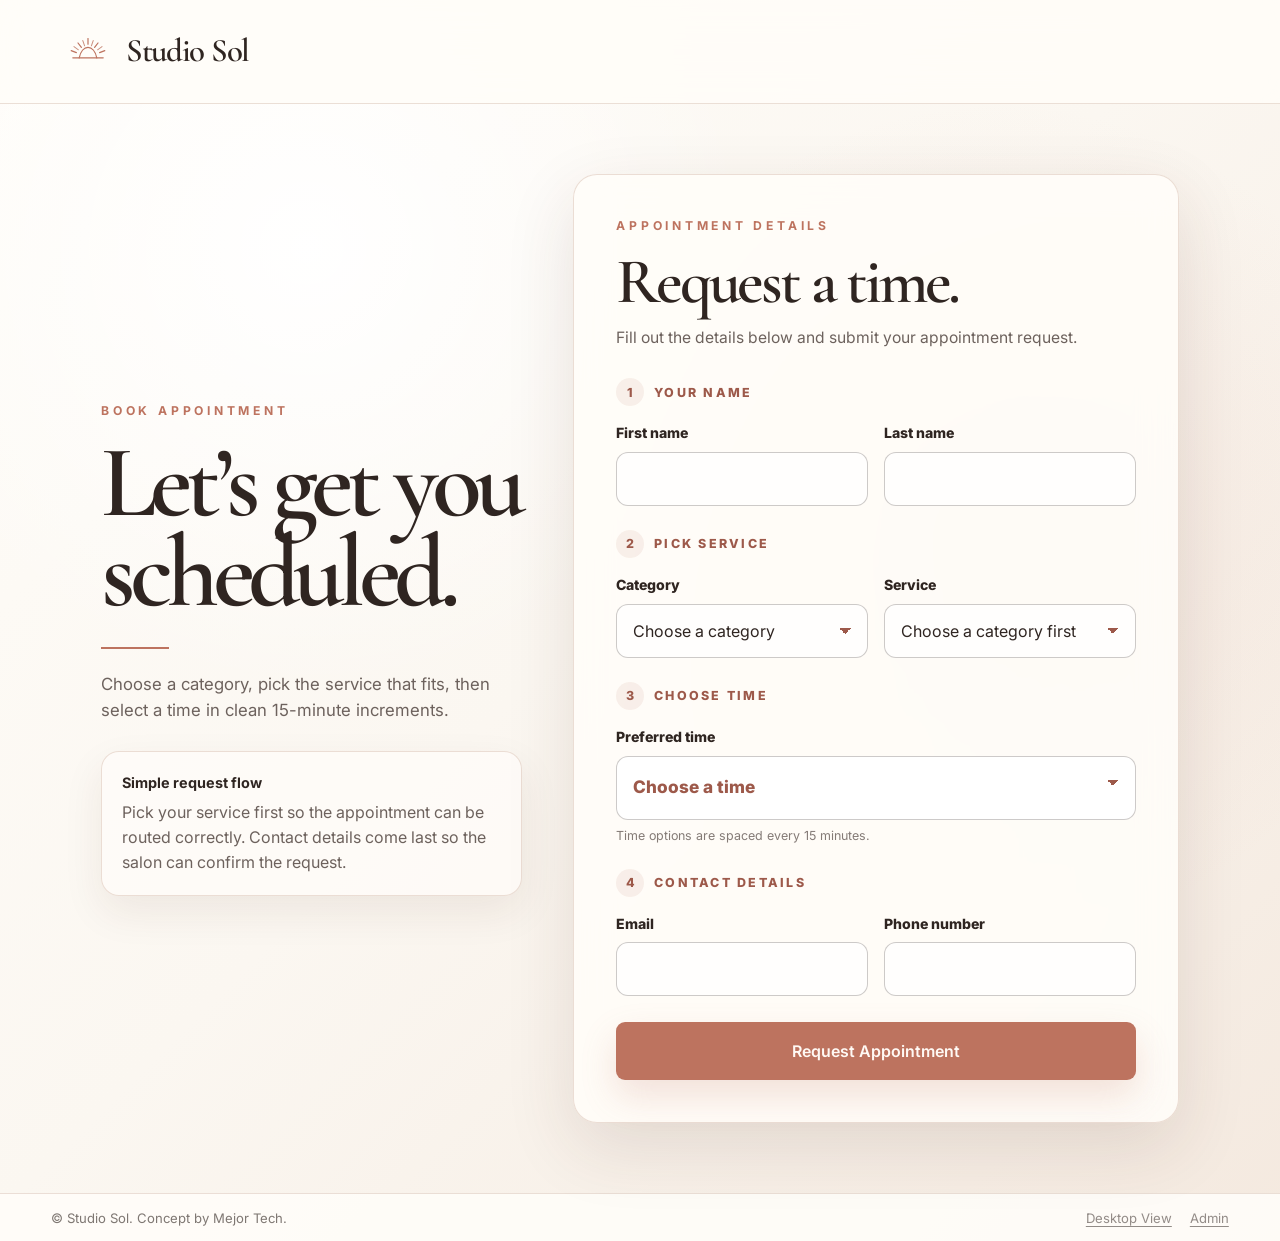
==== book-appointment/index.html @ 876f114a "Add book appointment page" ====
<!doctype html>
<html lang="en">
  <head>
    <meta charset="UTF-8" />
    <meta name="viewport" content="width=device-width, initial-scale=1.0" />
    <meta name="description" content="Book an appointment with Studio Sol." />
    <title>Book Appointment | Studio Sol</title>

    <script>
      if (new URLSearchParams(window.location.search).get("view") === "desktop") {
        document.documentElement.classList.add("pc-view");
      }
    </script>

    <link rel="preconnect" href="https://fonts.googleapis.com" />
    <link rel="preconnect" href="https://fonts.gstatic.com" crossorigin />
    <link
      href="https://fonts.googleapis.com/css2?family=Cormorant+Garamond:wght@500;600;700&family=Inter:wght@400;500;600;700&display=swap"
      rel="stylesheet"
    />
    <link rel="stylesheet" href="/styles.css" />
    <link rel="stylesheet" href="/book-appointment.css" />
    <script src="/book-appointment.js" defer></script>
  </head>

  <body class="booking-page">
    <div class="booking-shell">
      <header class="booking-header" aria-label="Booking navigation">
        <a class="brand" href="/" aria-label="Back to Studio Sol home">
          <img src="/assets/studio-sol-mark.svg" alt="" class="brand__mark" />
          <span class="brand__name">Studio Sol</span>
        </a>
      </header>

      <main class="booking-main" aria-labelledby="booking-title">
        <div class="booking-layout">
          <section class="booking-copy">
            <p class="booking-kicker">Book Appointment</p>
            <h1 id="booking-title" class="booking-title">Let’s get you scheduled.</h1>
            <div class="booking-rule" aria-hidden="true"></div>
            <p>
              Choose a category, pick the service that fits, then select a time in clean 15-minute increments.
            </p>

            <aside class="booking-note-card" aria-label="Booking note">
              <strong>Simple request flow</strong>
              Pick your service first so the appointment can be routed correctly. Contact details come last so the salon can confirm the request.
            </aside>
          </section>

          <section class="booking-card" aria-label="Appointment form">
            <p class="booking-kicker">Appointment Details</p>
            <h2>Request a time.</h2>
            <p class="booking-card__intro" data-booking-status>
              Fill out the details below and submit your appointment request.
            </p>

            <form class="booking-form" action="#" method="post" data-booking-form>
              <section class="booking-step" aria-labelledby="client-name-title">
                <div class="booking-step__header" id="client-name-title">
                  <span class="booking-step__number">1</span>
                  <span>Your name</span>
                </div>

                <div class="booking-grid">
                  <div class="booking-field">
                    <label for="first-name">First name</label>
                    <input id="first-name" name="firstName" type="text" autocomplete="given-name" required />
                  </div>

                  <div class="booking-field">
                    <label for="last-name">Last name</label>
                    <input id="last-name" name="lastName" type="text" autocomplete="family-name" required />
                  </div>
                </div>
              </section>

              <section class="booking-step" aria-labelledby="service-title">
                <div class="booking-step__header" id="service-title">
                  <span class="booking-step__number">2</span>
                  <span>Pick service</span>
                </div>

                <div class="booking-grid">
                  <div class="booking-field">
                    <label for="service-category">Category</label>
                    <select id="service-category" name="serviceCategory" data-category-select required></select>
                  </div>

                  <div class="booking-field">
                    <label for="service-name">Service</label>
                    <select id="service-name" name="serviceName" data-service-select required></select>
                  </div>
                </div>
              </section>

              <section class="booking-step" aria-labelledby="time-title">
                <div class="booking-step__header" id="time-title">
                  <span class="booking-step__number">3</span>
                  <span>Choose time</span>
                </div>

                <div class="booking-grid">
                  <div class="booking-field booking-field--full time-box">
                    <label for="appointment-time">Preferred time</label>
                    <select id="appointment-time" name="appointmentTime" data-time-select required></select>
                    <p class="booking-help">Time options are spaced every 15 minutes.</p>
                  </div>
                </div>
              </section>

              <section class="booking-step" aria-labelledby="contact-title">
                <div class="booking-step__header" id="contact-title">
                  <span class="booking-step__number">4</span>
                  <span>Contact details</span>
                </div>

                <div class="booking-grid">
                  <div class="booking-field">
                    <label for="email">Email</label>
                    <input id="email" name="email" type="email" autocomplete="email" required />
                  </div>

                  <div class="booking-field">
                    <label for="phone">Phone number</label>
                    <input id="phone" name="phone" type="tel" autocomplete="tel" required />
                  </div>
                </div>
              </section>

              <button class="button button--primary booking-submit" type="submit">Request Appointment</button>
            </form>
          </section>
        </div>
      </main>

      <footer class="site-footer booking-footer">
        <p>© Studio Sol. Concept by Mejor Tech.</p>
        <nav class="footer-links" aria-label="Footer links">
          <a href="/book-appointment/?view=desktop">Desktop View</a>
          <a href="/admin/sign-in/">Admin</a>
        </nav>
      </footer>
    </div>
  </body>
</html>
---- styles.css ----
:root {
  --color-cream: #fbf7f1;
  --color-surface: #fffdf9;
  --color-text: #2f2521;
  --color-muted: #6d625d;
  --color-line: #eadbd1;
  --color-accent: #bd735f;
  --color-accent-dark: #9d594a;
  --color-accent-soft: #dfb3a5;
  --shadow-card: 0 24px 70px rgba(72, 42, 31, 0.12);
  --shadow-soft: 0 14px 35px rgba(70, 42, 31, 0.1);
  --font-display: "Cormorant Garamond", Georgia, serif;
  --font-body: "Inter", system-ui, -apple-system, BlinkMacSystemFont, "Segoe UI", sans-serif;
  --header-height: 104px;
  --footer-height: 48px;
}

* { box-sizing: border-box; }
html { min-width: 320px; color-scheme: light; scroll-behavior: smooth; }
body { margin: 0; background: var(--color-cream); color: var(--color-text); font-family: var(--font-body); line-height: 1.55; }
a { color: inherit; text-decoration: none; }
img, svg { display: block; max-width: 100%; }
button { font: inherit; }

.site-frame {
  min-height: 100vh;
  background:
    radial-gradient(circle at 26% 28%, rgba(255,255,255,.95), transparent 34%),
    linear-gradient(90deg, #fffdf9 0%, #fffaf5 42%, #f4eae1 42%, #fbf6f1 100%);
}

.site-header {
  height: var(--header-height);
  display: grid;
  grid-template-columns: minmax(210px, 1fr) minmax(420px, 1.15fr) minmax(150px, 1fr);
  align-items: center;
  gap: 24px;
  padding: 0 clamp(32px, 4vw, 70px);
  border-bottom: 1px solid rgba(221,202,190,.64);
  background: rgba(255,253,249,.88);
  backdrop-filter: blur(20px);
}

.brand { min-width: 0; display: inline-flex; align-items: center; gap: 14px; justify-self: start; }
.brand__mark { width: 48px; flex: 0 0 auto; }
.brand__name { font-family: var(--font-display); font-size: clamp(2.05rem, 2.5vw, 3rem); font-weight: 600; letter-spacing: -.04em; white-space: nowrap; }
.category-nav { min-width: 0; display: flex; align-items: center; justify-content: center; gap: clamp(28px, 3vw, 56px); overflow: hidden; }
.category-nav__link { position: relative; padding: 10px 0 12px; font-size: 1rem; font-weight: 500; white-space: nowrap; }
.category-nav__link::after { content: ""; position: absolute; left: 0; right: 0; bottom: 0; height: 2px; border-radius: 999px; background: transparent; }
.category-nav__link--active::after, .category-nav__link:hover::after, .category-nav__link:focus-visible::after { background: var(--color-accent); }

.button { display: inline-flex; align-items: center; justify-content: center; gap: 18px; min-height: 54px; border-radius: 9px; border: 1px solid transparent; padding: 0 28px; font-weight: 600; white-space: nowrap; transition: transform 180ms ease, box-shadow 180ms ease, background 180ms ease; }
.button:focus-visible, .service-node button:focus-visible, .mobile-node button:focus-visible, .category-nav__link:focus-visible, .site-footer a:focus-visible { outline: 3px solid rgba(189,115,95,.38); outline-offset: 4px; }
.button:hover { transform: translateY(-1px); }
.button--small, .button--primary { background: var(--color-accent); color: #fff9f4; box-shadow: 0 16px 36px rgba(189,115,95,.2); }
.button--small { justify-self: end; min-height: 54px; }
.button--primary:hover { background: var(--color-accent-dark); }
.button--secondary { min-width: 180px; color: var(--color-text); background: rgba(255,255,255,.62); border-color: rgba(47,37,33,.68); }

/* Desktop is a strict two-column grid. The left side cannot overlap the visual stage. */
.landing-grid { height: calc(100vh - var(--header-height) - var(--footer-height)); min-height: 620px; display: grid; grid-template-columns: minmax(0, 41.4%) minmax(0, 58.6%); grid-template-areas: "copy visual"; isolation: isolate; overflow: hidden; }
.copy-column, .visual-column { min-width: 0; position: relative; }
.copy-column { grid-area: copy; overflow: auto; overscroll-behavior: contain; background: rgba(255,253,249,.7); border-right: 1px solid rgba(238,223,213,.7); }
.copy-column__inner { width: min(100%, 610px); min-width: 0; padding: clamp(42px, 6vh, 82px) clamp(28px, 5vw, 72px) 36px; }
.copy-column__inner > * { min-width: 0; max-width: 100%; overflow-wrap: anywhere; }
.eyebrow { margin: 0 0 14px; color: var(--color-accent); font-size: .82rem; font-weight: 700; letter-spacing: .34em; text-transform: uppercase; }
.hero-title { max-width: 540px; margin: 0; font-family: var(--font-display); font-size: clamp(3.1rem, 4.9vw, 5rem); line-height: .94; font-weight: 600; letter-spacing: -.06em; overflow-wrap: anywhere; }
.title-rule { width: 68px; height: 2px; margin: 20px 0 18px; background: var(--color-accent); }
.hero-copy { max-width: 480px; margin: 0; color: var(--color-muted); font-size: clamp(1rem, 1.1vw, 1.12rem); }
.hero-actions { display: flex; flex-wrap: wrap; gap: 16px; margin: 26px 0 24px; }
.mobile-service-card { display: none; }
.testimonial { max-width: 510px; margin: 0; padding: 0 0 20px; border-bottom: 1px solid var(--color-line); color: var(--color-muted); }
.stars { color: var(--color-accent); letter-spacing: .18em; font-size: 1.05rem; margin-bottom: 6px; }
.testimonial blockquote { margin: 0 0 6px; font-family: var(--font-display); font-size: 1.22rem; font-style: italic; line-height: 1.3; }
.testimonial__name { margin: 0; font-size: .78rem; font-weight: 700; letter-spacing: .28em; text-transform: uppercase; }
.featured-services { max-width: 560px; margin-top: 18px; }
.featured-services h2 { margin: 0 0 10px; color: var(--color-accent); font-size: .78rem; font-weight: 700; letter-spacing: .28em; text-transform: uppercase; }
.featured-services__grid { display: grid; grid-template-columns: repeat(4, minmax(0, 1fr)); }
.mini-service { min-width: 0; padding: 8px 14px 10px; text-align: center; border-right: 1px solid var(--color-line); }
.mini-service:last-child { border-right: 0; }
.mini-service svg { width: 28px; height: 28px; margin: 0 auto 8px; color: var(--color-text); stroke-width: 1.8; }
.mini-service h3 { margin: 0 0 2px; font-size: .78rem; font-weight: 700; }
.mini-service p { margin: 0; color: var(--color-muted); font-size: .68rem; line-height: 1.25; }
.helper-pill { max-width: 540px; min-height: 50px; margin: 16px 0 0; padding: 0 22px; display: flex; align-items: center; justify-content: space-between; gap: 18px; color: var(--color-muted); border: 1px solid var(--color-line); border-radius: 12px; background: rgba(255,255,255,.44); }

.visual-column { grid-area: visual; --arm-angle: -8deg; overflow: hidden; background: radial-gradient(circle at 62% 31%, rgba(255,255,255,.65), transparent 34%), linear-gradient(90deg, #f4e9df 0%, #fbf5ef 100%); }
.visual-stage--desktop { position: relative; width: 100%; min-height: 100%; height: calc(100vh - var(--header-height) - var(--footer-height)); overflow: hidden; container-type: inline-size; }
.mobile-arc-stage { display: none; }
.salon-backdrop { position: absolute; inset: 0; overflow: hidden; }
.salon-backdrop__mirror { position: absolute; left: 4%; top: 9%; width: 170px; height: 360px; border-radius: 999px 999px 24px 24px; background: linear-gradient(135deg, rgba(255,255,255,.62), rgba(154,119,92,.2)); box-shadow: inset 0 0 0 8px rgba(255,255,255,.22), var(--shadow-soft); }
.salon-backdrop__chair { position: absolute; left: -16px; bottom: 13%; width: 170px; height: 130px; border-radius: 70px 70px 24px 24px; background: rgba(216,154,136,.28); }
.salon-backdrop__shelf { position: absolute; left: 5%; bottom: 14%; width: 320px; height: 10px; border-radius: 999px; background: rgba(101,75,62,.12); }

.model-composite { position: absolute; z-index: 3; pointer-events: none; user-select: none; }
.model-layer { position: absolute; display: block; max-width: none; }
.model-body { inset: 0; width: 100%; height: auto; filter: drop-shadow(0 28px 36px rgba(69,42,30,.16)); }
.model-arm { display: block; border-radius: 999px; background: #191716; transform: rotate(var(--arm-angle)); transition: transform 260ms ease, opacity 180ms ease; will-change: transform; }
.model-arm > span { position: absolute; right: -6%; top: 14%; width: 28%; height: 72%; border-radius: 999px; background: #d9a47f; transform: rotate(-10deg); }
.model-composite--desktop { left: 35%; transform: translateX(-50%); bottom: 0; width: clamp(330px, 46cqw, 480px); aspect-ratio: 410 / 690; }
.model-composite--desktop .model-arm { left: 51.5%; top: 31.5%; width: 62%; height: 9%; transform-origin: 8% 50%; }
.visual-column[data-pointing-mode="connector"] .model-arm { opacity: .58; }
.visual-column[data-pointing-mode="connector"] .service-arc__path, .visual-column[data-pointing-mode="connector"] .mobile-service-arc__path { stroke: var(--color-accent); opacity: 1; filter: drop-shadow(0 0 6px rgba(189,115,95,.26)); }
.visual-column[data-pointing-mode="arm"] .service-arc__path, .visual-column[data-pointing-mode="arm"] .mobile-service-arc__path { stroke: var(--color-accent-soft); opacity: .82; filter: none; }

.service-arc { position: absolute; z-index: 2; inset: 0; width: 100%; height: 100%; color: var(--color-accent-soft); overflow: visible; }
.service-arc__path, .mobile-service-arc__path { fill: none; stroke: currentColor; stroke-width: 2; opacity: .82; }
.service-arc__path { vector-effect: non-scaling-stroke; }
.service-arc circle, .mobile-service-arc circle { fill: var(--color-accent-soft); stroke: rgba(255,255,255,.72); stroke-width: 2; }
.service-arc circle { vector-effect: non-scaling-stroke; }
.service-node { --node-size: clamp(58px, 6cqw, 76px); --label-gap: 14px; position: absolute; z-index: 6; left: var(--x); top: var(--y); width: 0; height: 0; }
.service-node button, .mobile-node button { border: 0; border-radius: 50%; display: grid; place-items: center; background: rgba(255,255,255,.93); color: var(--color-text); box-shadow: var(--shadow-soft); cursor: pointer; touch-action: manipulation; transition: transform 180ms ease, box-shadow 180ms ease, color 180ms ease; }
.service-node button { position: absolute; left: 0; top: 0; width: var(--node-size); height: var(--node-size); margin: calc(var(--node-size) / -2) 0 0 calc(var(--node-size) / -2); }
.service-node svg, .mobile-node svg { width: 34%; height: 34%; stroke-width: 1.8; }
.service-node span { position: absolute; left: calc(var(--node-size) / 2 + var(--label-gap)); top: 0; transform: translateY(-50%); color: var(--color-text); font-size: clamp(.95rem, 1.15cqw, 1.12rem); font-weight: 500; white-space: nowrap; }
.service-node button:hover, .service-node button:focus-visible, .service-node--active button, .mobile-node button:hover, .mobile-node button:focus-visible, .mobile-node--active button { transform: scale(1.06); color: var(--color-accent); box-shadow: 0 16px 40px rgba(189,115,95,.22); }
.service-node--active, .mobile-node--active { z-index: 12; }
.service-node--active button, .mobile-node--active button { outline: 8px solid rgba(189,115,95,.18); }
.service-node--active span { color: var(--color-accent); font-family: var(--font-display); font-size: clamp(1.55rem, 2cqw, 2.15rem); font-weight: 700; }

.service-card { position: absolute; z-index: 7; left: 46%; top: 48%; transform: translate(-50%, -50%); width: clamp(215px, 24cqw, 285px); min-width: 0; padding: clamp(22px, 2.6cqw, 32px); border-radius: 24px; background: rgba(255,253,249,.92); box-shadow: var(--shadow-card); backdrop-filter: blur(16px); }
.service-card p:first-child { margin: 0 0 12px; color: var(--color-accent); font-size: .74rem; font-weight: 700; letter-spacing: .28em; text-transform: uppercase; }
.service-card h2 { margin: 0; font-family: var(--font-display); font-size: clamp(2.8rem, 4.2cqw, 4.1rem); line-height: .92; font-weight: 600; letter-spacing: -.06em; overflow-wrap: anywhere; }
.title-rule--card { margin: 18px 0 16px; width: 48px; }
.service-card__copy { margin: 0 0 26px; color: var(--color-muted); font-size: clamp(.95rem, 1.2cqw, 1.12rem); overflow-wrap: anywhere; }
.button--card { width: 100%; min-height: 52px; padding-inline: 18px; }
.hover-note { position: absolute; right: clamp(30px, 4cqw, 58px); top: 11%; z-index: 8; color: var(--color-muted); font-family: var(--font-display); font-size: clamp(1rem, 1.35cqw, 1.35rem); font-style: italic; line-height: 1.08; transform: rotate(-5deg); }
.hover-note::after { content: ""; display: block; width: 64px; height: 54px; margin: 8px 0 0 24px; border-right: 2px solid currentColor; border-bottom: 2px solid currentColor; border-radius: 0 0 42px 0; transform: rotate(22deg); opacity: .85; }

.site-footer { min-height: var(--footer-height); display: flex; align-items: center; justify-content: space-between; gap: 18px; padding: 0 clamp(32px, 4vw, 70px); color: rgba(47,37,33,.62); font-size: .82rem; background: rgba(255,253,249,.92); border-top: 1px solid rgba(221,202,190,.58); }
.site-footer p { margin: 0; }
.footer-links { display: inline-flex; align-items: center; gap: 18px; }
.site-footer a { color: rgba(47,37,33,.52); text-decoration: underline; text-underline-offset: 3px; }

@media (max-width: 1150px) {
  .site-header { grid-template-columns: minmax(190px, 1fr) minmax(360px, 1.2fr) auto; gap: 18px; padding-inline: 28px; }
  .category-nav { gap: 24px; }
  .landing-grid { grid-template-columns: minmax(0, 44%) minmax(0, 56%); }
  .featured-services__grid { grid-template-columns: repeat(2, minmax(0, 1fr)); }
  .mini-service:nth-child(2) { border-right: 0; }
  .mini-service:nth-child(n + 3) { border-top: 1px solid var(--color-line); }
}

@media (max-width: 900px) {
  :root { --header-height: auto; --footer-height: 54px; }
  body, .site-frame { background: #fffaf4; }
  .site-header { min-height: 132px; grid-template-columns: minmax(0, 1fr) auto auto; grid-template-areas: "brand menu button" "nav nav nav"; gap: 14px; padding: 22px 20px 0; background: rgba(255,253,249,.96); }
  .brand { grid-area: brand; }
  .brand__mark { width: 42px; }
  .brand__name { font-size: clamp(2rem, 9vw, 2.75rem); }
  .site-header::after { content: "☰"; grid-area: menu; font-size: 1.9rem; line-height: 1; color: var(--color-text); transform: translateY(-1px); }
  .button--small { grid-area: button; min-height: 58px; padding-inline: 22px; }
  .category-nav { grid-area: nav; width: calc(100% + 40px); margin-inline: -20px; justify-content: flex-start; gap: 30px; overflow-x: auto; padding: 0 20px 14px; border-top: 1px solid rgba(221,202,190,.54); border-bottom: 1px solid rgba(221,202,190,.54); }
  .category-nav__link { font-size: 1rem; padding-top: 14px; }
  .landing-grid { min-height: auto; grid-template-columns: minmax(0, 1fr); grid-template-areas: "copy" "visual"; overflow: visible; background: #fffaf4; }
  .copy-column { overflow: visible; border-right: 0; background: #fffaf4; }
  .copy-column__inner { width: min(100%, 720px); margin-inline: auto; padding: 42px 22px 22px; text-align: center; }
  .eyebrow { margin-bottom: 24px; font-size: .76rem; letter-spacing: .31em; }
  .hero-title { margin-inline: auto; max-width: 580px; font-size: clamp(4rem, 16vw, 5.5rem); line-height: .88; }
  .title-rule { margin: 28px auto 22px; }
  .hero-copy { margin-inline: auto; max-width: 560px; font-size: clamp(1rem, 4.2vw, 1.12rem); line-height: 1.45; }
  .hero-actions { justify-content: center; margin: 34px auto 16px; gap: 14px; }
  .hero-actions .button { width: min(100%, 360px); }
  .mobile-service-card { display: grid; grid-template-columns: minmax(0, 1fr) minmax(106px, 154px); gap: 18px; align-items: center; width: min(100%, 560px); margin: 34px auto 0; padding: 24px; text-align: left; border: 1px solid rgba(234,219,209,.92); border-radius: 18px; background: rgba(255,253,249,.92); box-shadow: 0 18px 44px rgba(72,42,31,.08); }
  .mobile-service-card__copy p:first-child { margin: 0 0 6px; color: var(--color-accent); font-size: .68rem; font-weight: 700; letter-spacing: .28em; text-transform: uppercase; }
  .mobile-service-card h2 { margin: 0; font-family: var(--font-display); font-size: clamp(3rem, 11vw, 4rem); line-height: .88; letter-spacing: -.06em; font-weight: 600; }
  .mobile-service-card__copy span[aria-hidden="true"] { display: block; width: 46px; height: 2px; margin: 16px 0 14px; background: var(--color-accent); }
  .mobile-service-card__copy p:last-of-type { margin: 0 0 18px; color: var(--color-muted); font-size: .98rem; line-height: 1.35; }
  .mobile-service-card img { width: 100%; border-radius: 16px; box-shadow: var(--shadow-soft); }
  .button--mobile-card { min-height: 48px; padding-inline: 16px; width: fit-content; }
  .testimonial, .featured-services, .helper-pill, .visual-stage--desktop { display: none; }
  .visual-column { overflow: hidden; background: #fffaf4; }

  /* Mobile arc: intentionally wide, shallow, and above the model's head. */
  .mobile-arc-stage { position: relative; display: block; width: min(100%, 440px); height: 590px; margin: 0 auto; overflow: hidden; background: radial-gradient(ellipse at 50% 9%, rgba(255,255,255,.97) 0%, rgba(255,255,255,.86) 42%, rgba(255,250,244,0) 68%), linear-gradient(180deg, #fffaf4 0%, #f8eee6 100%); }
  .mobile-service-arc { position: absolute; left: 50%; top: 8px; z-index: 2; width: min(112vw, 468px); height: 330px; transform: translateX(-50%); color: var(--color-accent-soft); overflow: visible; }
  .model-composite--mobile { left: 50%; bottom: -18px; z-index: 3; width: min(64vw, 260px); aspect-ratio: 520 / 520; transform: translateX(-50%); }
  .model-composite--mobile .model-body { filter: drop-shadow(0 16px 28px rgba(69,42,30,.14)); }
  .model-composite--mobile .model-arm { left: 60%; top: 50%; width: 58%; height: 12%; transform-origin: 8% 52%; }
  .mobile-node { position: absolute; z-index: 8; display: grid; justify-items: center; gap: 7px; width: max-content; max-width: 104px; text-align: center; transform: translate(-50%, -50%); }
  .mobile-node button { width: 52px; height: 52px; }
  .mobile-node svg { width: 32%; height: 32%; }
  .mobile-node span { color: var(--color-text); font-size: .82rem; font-weight: 700; line-height: 1.05; white-space: nowrap; text-shadow: 0 1px 8px rgba(255,250,244,.86); }
  .mobile-node--active button { width: 64px; height: 64px; outline-width: 7px; }
  .mobile-node--active span { color: var(--color-accent); font-family: var(--font-display); font-size: 1.5rem; font-weight: 700; line-height: .95; white-space: nowrap; }
  .mobile-node--balayage { left: 50%; top: 54px; }
  .mobile-node--cut { left: 27%; top: 142px; }
  .mobile-node--blowout { left: 73%; top: 142px; }
  .mobile-node--color { left: 13%; top: 276px; }
  .mobile-node--extensions { left: 87%; top: 276px; }
  .mobile-node--treatments { left: 16%; top: 410px; }
  .mobile-node--bridal { left: 84%; top: 410px; }
  .tap-note { position: absolute; left: 50%; top: 228px; z-index: 7; display: grid; width: 176px; transform: translateX(-50%); color: rgba(109,98,93,.72); font-family: var(--font-display); font-size: 1rem; font-style: italic; line-height: 1.05; text-align: center; pointer-events: none; }
  .tap-note::before { content: "↷"; margin-bottom: 3px; color: var(--color-accent); font-size: 1.35rem; line-height: 1; }
  .site-footer { min-height: var(--footer-height); padding: 0 20px; font-size: .78rem; }
}

@media (max-width: 430px) {
  .site-header { padding-inline: 18px; }
  .brand__mark { width: 36px; }
  .brand__name { font-size: 2.25rem; }
  .button--small { min-height: 56px; padding-inline: 20px; }
  .category-nav { width: calc(100% + 36px); margin-inline: -18px; padding-inline: 18px; gap: 28px; }
  .copy-column__inner { padding-inline: 22px; }
  .mobile-service-card { grid-template-columns: minmax(0, 1fr) 118px; padding: 20px; gap: 14px; }
  .button--mobile-card { width: 100%; }
  .mobile-arc-stage { height: 570px; }
  .mobile-service-arc { top: 8px; width: 454px; height: 318px; }
  .model-composite--mobile { width: min(66vw, 250px); bottom: -18px; }
  .mobile-node button { width: 50px; height: 50px; }
  .mobile-node--active button { width: 62px; height: 62px; }
  .mobile-node span { font-size: .8rem; }
  .mobile-node--active span { font-size: 1.44rem; }
  .mobile-node--color { left: 14%; }
  .mobile-node--extensions { left: 86%; }
  .mobile-node--treatments { left: 17%; }
  .mobile-node--bridal { left: 83%; }
  .site-footer { flex-wrap: wrap; justify-content: center; padding-block: 10px; }
}

@media (max-width: 380px) {
  .mobile-arc-stage { height: 548px; }
  .mobile-service-arc { width: 424px; height: 300px; }
  .model-composite--mobile { width: min(68vw, 230px); bottom: -16px; }
  .mobile-node button { width: 46px; height: 46px; }
  .mobile-node--active button { width: 58px; height: 58px; }
  .mobile-node span { font-size: .74rem; }
  .mobile-node--active span { font-size: 1.28rem; }
  .mobile-node--cut { left: 28%; }
  .mobile-node--blowout { left: 72%; }
  .mobile-node--color { left: 16%; }
  .mobile-node--extensions { left: 84%; }
  .mobile-node--treatments { left: 18%; }
  .mobile-node--bridal { left: 82%; }
}

@media (prefers-reduced-motion: reduce) {
  *, *::before, *::after { scroll-behavior: auto !important; transition-duration: .001ms !important; animation-duration: .001ms !important; animation-iteration-count: 1 !important; }
}
---- book-appointment.css ----
body.booking-page {
  min-height: 100vh;
  background:
    radial-gradient(circle at 24% 20%, rgba(255, 255, 255, 0.98), transparent 32%),
    radial-gradient(circle at 78% 42%, rgba(223, 179, 165, 0.18), transparent 34%),
    linear-gradient(135deg, #fffdf9 0%, #fbf7f1 48%, #f4e9df 100%);
}

.booking-shell {
  min-height: 100vh;
  display: grid;
  grid-template-rows: auto 1fr auto;
}

.booking-header {
  min-height: 104px;
  display: flex;
  align-items: center;
  justify-content: flex-start;
  padding: 0 clamp(24px, 5vw, 70px);
  border-bottom: 1px solid rgba(221, 202, 190, 0.58);
  background: rgba(255, 253, 249, 0.86);
  backdrop-filter: blur(20px);
}

.booking-main {
  width: min(100%, 1180px);
  margin: 0 auto;
  padding: clamp(36px, 6vw, 70px) clamp(20px, 4vw, 70px);
}

.booking-layout {
  display: grid;
  grid-template-columns: minmax(0, 0.82fr) minmax(420px, 1.18fr);
  gap: clamp(26px, 4vw, 54px);
  align-items: center;
}

.booking-copy {
  min-width: 0;
}

.booking-kicker {
  margin: 0 0 16px;
  color: var(--color-accent);
  font-size: 0.76rem;
  font-weight: 700;
  letter-spacing: 0.31em;
  text-transform: uppercase;
}

.booking-title {
  max-width: 520px;
  margin: 0;
  color: var(--color-text);
  font-family: var(--font-display);
  font-size: clamp(4rem, 8vw, 6.5rem);
  line-height: 0.88;
  font-weight: 600;
  letter-spacing: -0.06em;
}

.booking-rule {
  width: 68px;
  height: 2px;
  margin: 30px 0 22px;
  background: var(--color-accent);
}

.booking-copy p:not(.booking-kicker) {
  max-width: 480px;
  margin: 0;
  color: var(--color-muted);
  font-size: 1.05rem;
  line-height: 1.55;
}

.booking-note-card {
  max-width: 480px;
  margin-top: 28px;
  padding: 20px;
  border: 1px solid rgba(234, 219, 209, 0.92);
  border-radius: 18px;
  background: rgba(255, 253, 249, 0.7);
  color: var(--color-muted);
  box-shadow: 0 16px 40px rgba(72, 42, 31, 0.08);
}

.booking-note-card strong {
  display: block;
  margin-bottom: 6px;
  color: var(--color-text);
  font-size: 0.9rem;
}

.booking-card {
  min-width: 0;
  padding: clamp(26px, 4vw, 42px);
  border: 1px solid rgba(234, 219, 209, 0.92);
  border-radius: 24px;
  background: rgba(255, 253, 249, 0.9);
  box-shadow: 0 24px 70px rgba(72, 42, 31, 0.12);
  backdrop-filter: blur(18px);
}

.booking-card h2 {
  margin: 0;
  color: var(--color-text);
  font-family: var(--font-display);
  font-size: clamp(2.8rem, 5vw, 4rem);
  line-height: 0.94;
  font-weight: 600;
  letter-spacing: -0.05em;
}

.booking-card__intro {
  margin: 14px 0 28px;
  color: var(--color-muted);
  font-size: 0.98rem;
}

.booking-form {
  display: grid;
  gap: 24px;
}

.booking-step {
  display: grid;
  gap: 16px;
}

.booking-step__header {
  display: flex;
  align-items: center;
  gap: 10px;
  color: var(--color-accent-dark);
  font-size: 0.78rem;
  font-weight: 800;
  letter-spacing: 0.18em;
  text-transform: uppercase;
}

.booking-step__number {
  width: 28px;
  height: 28px;
  display: inline-grid;
  place-items: center;
  border-radius: 50%;
  background: rgba(189, 115, 95, 0.1);
  color: var(--color-accent-dark);
  letter-spacing: 0;
}

.booking-grid {
  display: grid;
  grid-template-columns: repeat(2, minmax(0, 1fr));
  gap: 16px;
}

.booking-field {
  display: grid;
  gap: 8px;
}

.booking-field--full {
  grid-column: 1 / -1;
}

.booking-field label {
  color: var(--color-text);
  font-size: 0.88rem;
  font-weight: 800;
}

.booking-field input,
.booking-field select {
  width: 100%;
  min-height: 54px;
  padding: 0 16px;
  border: 1px solid rgba(47, 37, 33, 0.24);
  border-radius: 12px;
  background: rgba(255, 255, 255, 0.74);
  color: var(--color-text);
  font: inherit;
  cursor: pointer;
  transition: border-color 180ms ease, box-shadow 180ms ease, background 180ms ease;
}

.booking-field input {
  cursor: text;
}

.booking-field select {
  appearance: none;
  background-image:
    linear-gradient(45deg, transparent 50%, var(--color-accent-dark) 50%),
    linear-gradient(135deg, var(--color-accent-dark) 50%, transparent 50%);
  background-position:
    calc(100% - 22px) 23px,
    calc(100% - 16px) 23px;
  background-size: 6px 6px, 6px 6px;
  background-repeat: no-repeat;
}

.booking-field input:focus,
.booking-field select:focus {
  outline: none;
  border-color: rgba(189, 115, 95, 0.8);
  background-color: #fffdf9;
  box-shadow: 0 0 0 4px rgba(189, 115, 95, 0.16);
}

.time-box select {
  min-height: 64px;
  font-size: 1.08rem;
  font-weight: 800;
  color: var(--color-accent-dark);
  background-color: rgba(255, 255, 255, 0.88);
}

.booking-help {
  margin: 0;
  color: rgba(109, 98, 93, 0.84);
  font-size: 0.78rem;
  line-height: 1.35;
}

.booking-submit {
  width: 100%;
  min-height: 58px;
  margin-top: 2px;
  cursor: pointer;
}

.booking-footer {
  min-height: var(--footer-height);
}

@media (max-width: 900px) {
  .booking-header {
    min-height: 88px;
    padding-inline: 22px;
  }

  .booking-header .brand__mark {
    width: 38px;
  }

  .booking-header .brand__name {
    font-size: 2.25rem;
  }

  .booking-main {
    padding: 34px 18px;
  }

  .booking-layout {
    grid-template-columns: 1fr;
    align-items: start;
  }

  .booking-title {
    font-size: clamp(4rem, 16vw, 5.4rem);
  }

  .booking-card {
    padding: 26px 20px;
    border-radius: 22px;
  }

  .booking-card h2 {
    font-size: 3.2rem;
  }

  .booking-grid {
    grid-template-columns: 1fr;
  }

  .booking-field--full {
    grid-column: auto;
  }
}

html.pc-view body.booking-page {
  min-width: 1440px;
}

html.pc-view .booking-shell {
  width: 1440px;
  min-height: 100vh;
  display: grid;
  grid-template-rows: 104px 1fr 48px;
}

html.pc-view .booking-header {
  min-height: 104px;
  height: 104px;
  padding: 0 70px;
}

html.pc-view .booking-header .brand__mark {
  width: 48px;
}

html.pc-view .booking-header .brand__name {
  font-size: clamp(2.05rem, 2.5vw, 3rem);
}

html.pc-view .booking-main {
  width: 1440px;
  padding: 70px;
}

html.pc-view .booking-layout {
  grid-template-columns: minmax(0, 0.82fr) minmax(420px, 1.18fr);
}

html.pc-view .booking-grid {
  grid-template-columns: repeat(2, minmax(0, 1fr));
}

html.pc-view .booking-field--full {
  grid-column: 1 / -1;
}

html.pc-view .booking-footer {
  min-height: 48px;
  display: flex;
  flex-wrap: nowrap;
  justify-content: space-between;
  padding: 0 70px;
  font-size: 0.82rem;
}
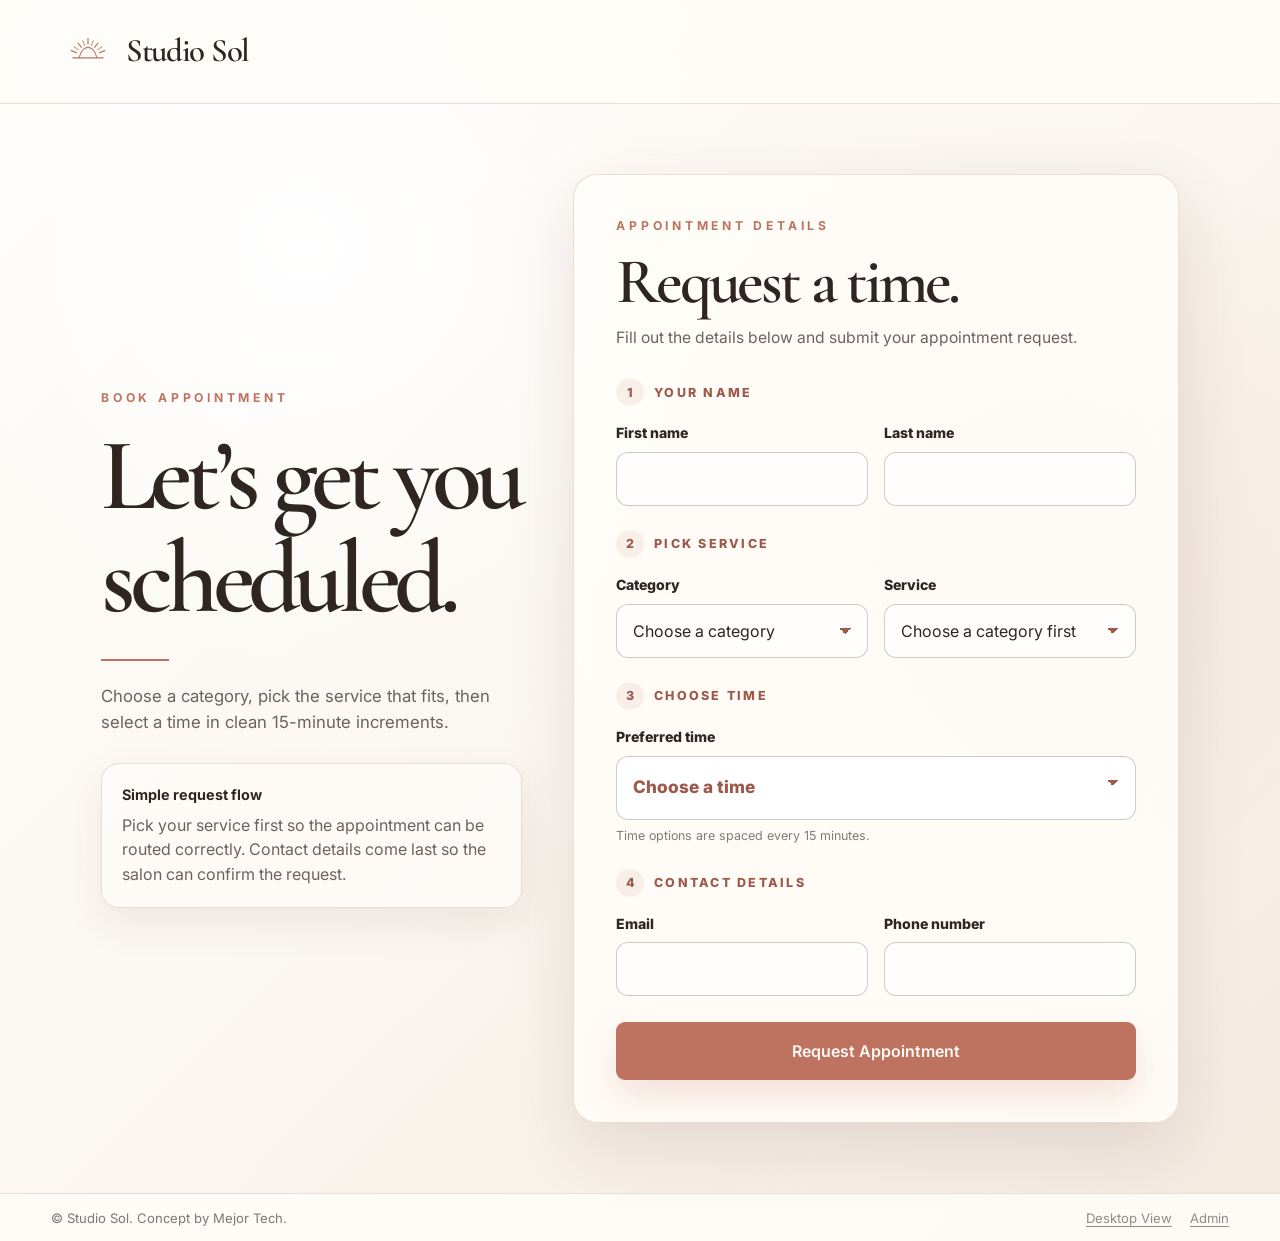
==== commit 06599553: "Load booking title fix stylesheet" ====
--- a/book-appointment/index.html
+++ b/book-appointment/index.html
@@ -20,6 +20,7 @@
     />
     <link rel="stylesheet" href="/styles.css" />
     <link rel="stylesheet" href="/book-appointment.css" />
+    <link rel="stylesheet" href="/booking-title-fix.css" />
     <script src="/book-appointment.js" defer></script>
   </head>
 
--- a/booking-title-fix.css
+++ b/booking-title-fix.css
@@ -0,0 +1,24 @@
+.booking-title {
+  line-height: 1;
+  overflow-wrap: normal;
+  text-wrap: balance;
+}
+
+@media (max-width: 900px) {
+  .booking-title {
+    max-width: 100%;
+    font-size: clamp(3.55rem, 14.4vw, 4.85rem);
+    line-height: 1.03;
+    letter-spacing: -0.055em;
+  }
+
+  .booking-rule {
+    margin-top: 26px;
+  }
+}
+
+html.pc-view .booking-title {
+  max-width: 520px;
+  font-size: clamp(4rem, 8vw, 6.5rem);
+  line-height: 0.95;
+}
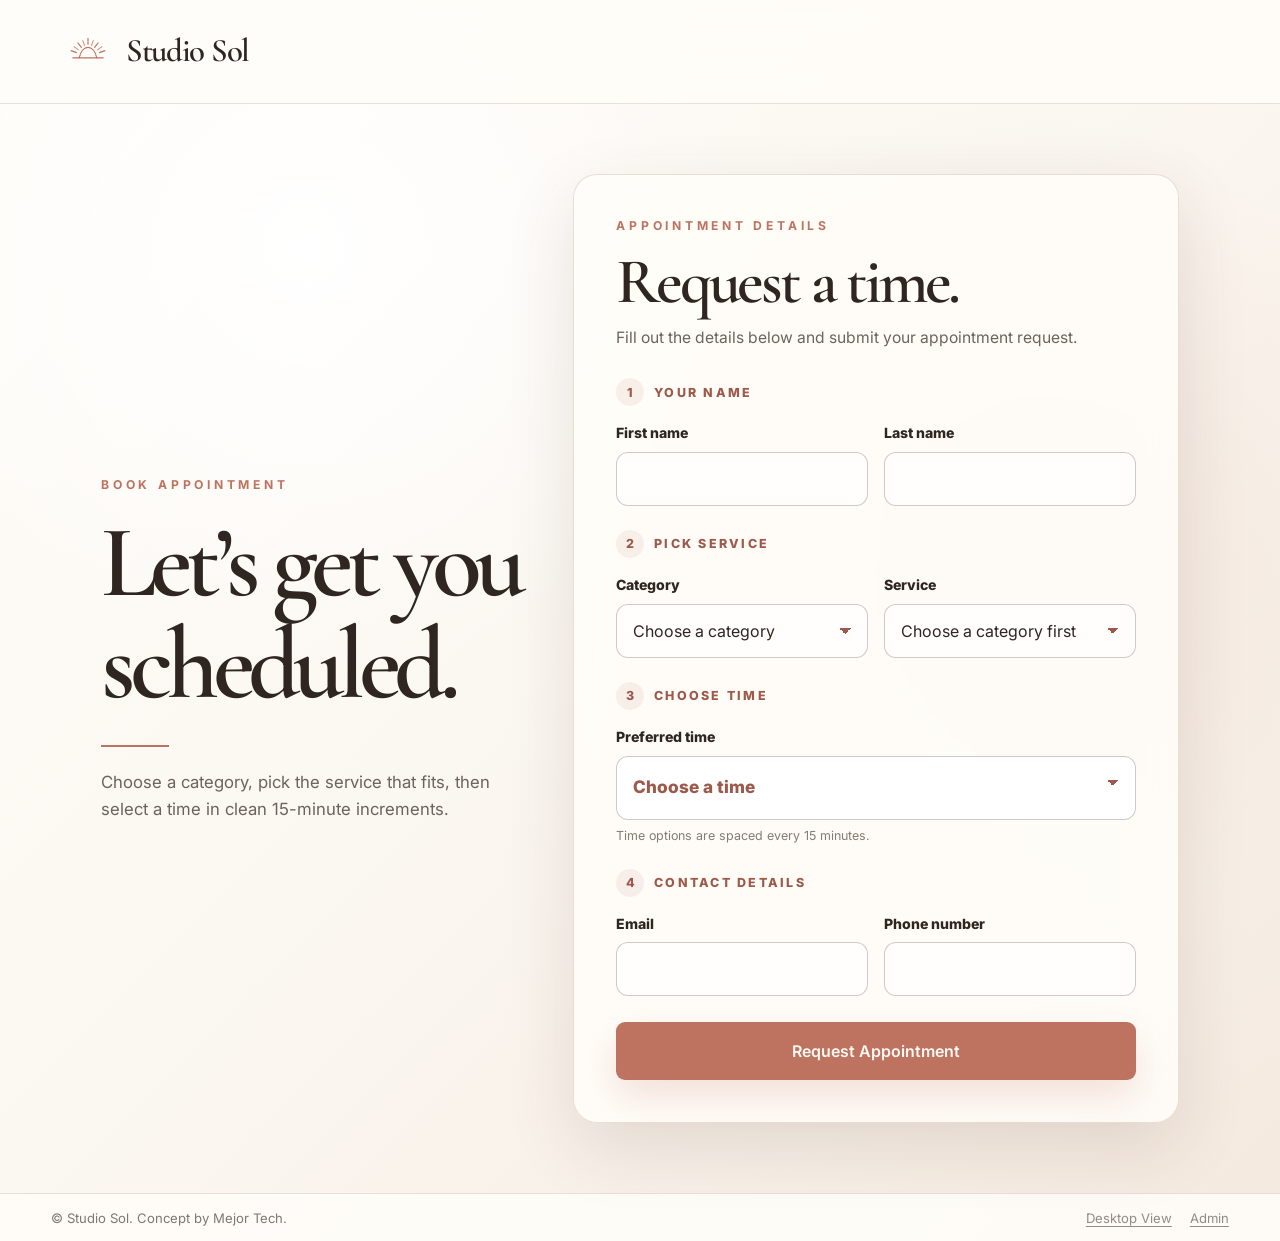
==== commit 618141fd: "Remove simple request flow card from booking page" ====
--- a/book-appointment/index.html
+++ b/book-appointment/index.html
@@ -42,11 +42,6 @@
             <p>
               Choose a category, pick the service that fits, then select a time in clean 15-minute increments.
             </p>
-
-            <aside class="booking-note-card" aria-label="Booking note">
-              <strong>Simple request flow</strong>
-              Pick your service first so the appointment can be routed correctly. Contact details come last so the salon can confirm the request.
-            </aside>
           </section>
 
           <section class="booking-card" aria-label="Appointment form">
